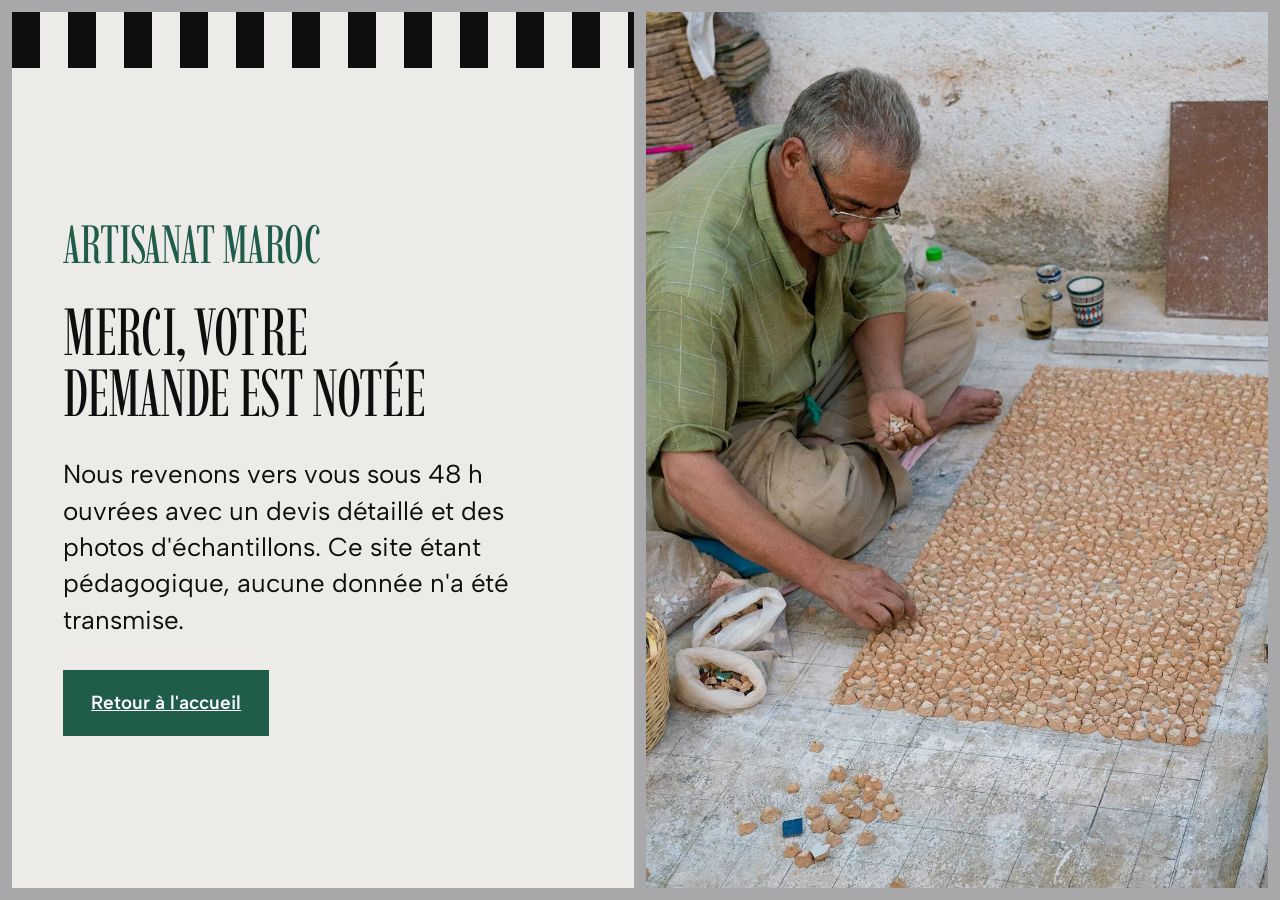
==== merci.html @ 60ce24be "Site Artisanat Maroc - TP GTM & GA4" ====
<!doctype html>
<html lang="fr">
  <head>
    <!-- Google Tag Manager -->
    <script>(function(w,d,s,l,i){w[l]=w[l]||[];w[l].push({'gtm.start':
    new Date().getTime(),event:'gtm.js'});var f=d.getElementsByTagName(s)[0],
    j=d.createElement(s),dl=l!='dataLayer'?'&l='+l:'';j.async=true;j.src=
    'https://www.googletagmanager.com/gtm.js?id='+i+dl;f.parentNode.insertBefore(j,f);
    })(window,document,'script','dataLayer','GTM-5M9P6NNF');</script>
    <!-- End Google Tag Manager -->

    <meta charset="UTF-8" />
    <meta name="viewport" content="width=device-width, initial-scale=1" />
    <title>Merci — Artisanat Maroc</title>
    <meta name="robots" content="noindex" />
    <link rel="preconnect" href="https://fonts.googleapis.com" />
    <link rel="preconnect" href="https://fonts.gstatic.com" crossorigin />
    <link
      href="https://fonts.googleapis.com/css2?family=Imbue:opsz,wght@10..100,400&family=Albert+Sans:wght@400;500;600&display=swap"
      rel="stylesheet"
    />
    <link rel="stylesheet" href="style.css" />
  </head>
  <body>
    <!-- Google Tag Manager (noscript) -->
    <noscript><iframe src="https://www.googletagmanager.com/ns.html?id=GTM-5M9P6NNF"
    height="0" width="0" style="display:none;visibility:hidden"></iframe></noscript>
    <!-- End Google Tag Manager (noscript) -->

    <div class="split">
      <main class="read">
        <div class="card">
          <svg class="stripe" aria-hidden="true" focusable="false">
            <defs>
              <pattern id="bars" width="56" height="56" patternUnits="userSpaceOnUse">
                <rect width="28" height="56" class="bar-ink" />
              </pattern>
            </defs>
            <rect width="100%" height="100%" fill="url(#bars)" />
          </svg>
          <div class="card-body">
            <a class="wordmark" href="index.html">Artisanat Maroc</a>
            <h1 id="merci-title">Merci, votre demande est notée</h1>
            <p class="lead">
              Nous revenons vers vous sous 48 h ouvrées avec un devis détaillé
              et des photos d'échantillons. Ce site étant pédagogique, aucune
              donnée n'a été transmise.
            </p>
            <a class="btn btn-primary" href="index.html">Retour à l'accueil</a>
          </div>
        </div>
      </main>
      <aside class="stage" aria-label="Photographie d'atelier">
        <figure class="shot is-on">
          <img src="assets/ceramic-craftsman-in-fez-morocco.jpg" width="1600" height="1423"
            alt="Un maâlem assemble à la main un panneau de tesselles posé au sol" />
          <figcaption>Assemblage d'un panneau, Fès</figcaption>
        </figure>
      </aside>
    </div>

    <script>
      try {
        var nom = sessionStorage.getItem("am-nom");
        if (nom) {
          document.getElementById("merci-title").textContent = "Merci " + nom + ", votre demande est notée";
          sessionStorage.removeItem("am-nom");
        }
      } catch (e) {}
    </script>
  </body>
</html>
---- style.css ----
/* Artisanat Maroc — feuille de style
   Direction : la scène fixe (une photographie d'atelier qui reste en place
   pendant que la colonne de lecture défile). */

:root {
  --bg: #a8a8aa;
  --paper: #ecebe7;
  --paper-2: #dfded9;
  --ink: #0e0e0e;
  --muted: #3a3a3c;
  --accent: #1f5c49;      /* vert des tuiles de Fès */
  --accent-ink: #ffffff;
  --accent-2: #2b6d58;    /* un ton au-dessus du champ vert */
  --accent-3: #e8efeb;    /* le ton le plus clair, pour le focus */
  --field: #1b1b1c;
  --field-ink: #ffffff;
  --field-2: #2a2a2b;

  --font-display: "Imbue", "Times New Roman", serif;
  --font-text: "Albert Sans", system-ui, sans-serif;

  --step-small: clamp(0.8125rem, 0.79rem + 0.1vw, 0.875rem);
  --step-body: clamp(1.0625rem, 1rem + 0.25vw, 1.1875rem);
  --step-lead: clamp(1.25rem, 1.1rem + 0.7vw, 1.625rem);
  --step-head: clamp(2.5rem, 1.6rem + 3.2vw, 4.25rem);
  --step-giant: clamp(5rem, 15vw, 16rem);

  --gap: 12px;
  --pad: clamp(24px, 4vw, 64px);
  --ease: cubic-bezier(0.2, 0.7, 0.1, 1);
}

*,
*::before,
*::after { box-sizing: border-box; }

html { scroll-behavior: smooth; }
@media (prefers-reduced-motion: reduce) { html { scroll-behavior: auto; } }

body {
  margin: 0;
  background: var(--bg);
  color: var(--ink);
  font-family: var(--font-text);
  font-size: var(--step-body);
  line-height: 1.55;
  -webkit-font-smoothing: antialiased;
}

img { display: block; max-width: 100%; height: auto; }
a { color: inherit; }
p { margin: 0; }
h1, h2, h3 { margin: 0; font-weight: 400; }

:focus-visible { outline: 3px solid var(--accent); outline-offset: 3px; }
::selection { background: var(--accent); color: var(--accent-ink); }

.sr {
  /* taste-skill-ignore : texte réservé aux lecteurs d'écran, pas un filet */
  position: absolute; width: 1px; height: 1px; overflow: hidden; /* taste-skill-ignore */
  clip: rect(0 0 0 0); white-space: nowrap;
}

/* Titres : la capitale condensée, comme une enseigne de boutique */
h1, h2, .wordmark, .foot-name {
  text-wrap: balance;
  font-family: var(--font-display);
  text-transform: uppercase;
  letter-spacing: -0.01em;
  line-height: 0.92;
}

/* ---------- Le partage : colonne de lecture + scène fixe ---------- */
.split {
  display: grid;
  grid-template-columns: 1fr 1fr;
  gap: var(--gap);
  padding: var(--gap);
}

.read {
  background: var(--paper);
  min-width: 0;
}

.stage {
  position: sticky;
  top: var(--gap);
  height: calc(100svh - 2 * var(--gap));
  overflow: hidden;
  background: var(--field);
}

.shot {
  position: absolute;
  inset: 0;
  margin: 0;
  opacity: 0;
  visibility: hidden;
  transition: opacity 1.6s var(--ease), visibility 0s linear 1.6s;
}
.shot.is-on { opacity: 1; visibility: visible; transition: opacity 1.6s var(--ease); }
.shot img {
  width: 100%;
  height: 100%;
  object-fit: cover;
  transform: scale(1.06);
  transition: transform 9s linear;
}
.shot.is-on img { transform: scale(1); }
.stage-caption {
  position: absolute;
  z-index: 1;
  left: 16px;
  bottom: 16px;
  background: var(--paper);
  color: var(--ink);
  font-size: var(--step-small);
  font-weight: 500;
  padding: 8px 12px;
}

/* ---------- Le premier écran : la carte imprimée ---------- */
.card {
  min-height: calc(100svh - 2 * var(--gap));
  display: flex;
  flex-direction: column;
}

.stripe {
  display: block;
  width: 100%;
  height: 56px;
  flex: none;
}
.bar-ink { fill: var(--ink); }

.card-body {
  flex: 1;
  display: flex;
  flex-direction: column;
  justify-content: center;
  align-items: flex-start;
  padding: 48px var(--pad);
  gap: 32px;
}

.wordmark {
  font-size: clamp(2.25rem, 1.6rem + 2.2vw, 3.5rem);
  text-decoration: none;
  color: var(--accent);
}

.card h1 {
  font-size: var(--step-head);
  max-width: 20ch;
}

.lead {
  font-size: var(--step-lead);
  line-height: 1.4;
  max-width: 34ch;
}

.card-links {
  display: flex;
  flex-wrap: wrap;
  gap: 8px 28px;
  padding: 0 var(--pad) 28px;
  font-size: var(--step-small);
  font-weight: 500;
}
.card-links a { text-decoration: none; padding: 6px 0; }
.card-links a:hover { text-decoration: underline; text-underline-offset: 4px; }

/* Boutons : rectangles pleins, coins droits, une seule forme sur la page */
.btn {
  font: inherit;
  font-weight: 600;
  font-size: var(--step-body);
  border: 0;
  border-radius: 0;
  padding: 18px 28px;
  cursor: pointer;
  transition: transform 0.2s var(--ease), background-color 0.2s var(--ease);
}
.btn:active { transform: translateY(2px) scale(0.98); }
.btn-primary { background: var(--accent); color: var(--accent-ink); }
.btn-primary:hover { background: var(--ink); }
.btn-light { background: var(--paper); color: var(--ink); }
.btn-light:hover { background: var(--accent); color: var(--accent-ink); }

/* ---------- Blocs de la colonne ---------- */
.block {
  padding: clamp(96px, 12vw, 176px) var(--pad) 0;
}
.block h2 {
  font-size: var(--step-head);
  margin-bottom: 40px;
  max-width: 14ch;
}
.block p + p { margin-top: 1em; }

.intro p { max-width: 46ch; color: var(--muted); }
.intro p.first { color: var(--ink); font-weight: 500; font-size: var(--step-lead); line-height: 1.4; }
.intro a { font-weight: 500; text-underline-offset: 4px; }

/* Collections : onglets, tableau de prix, deux cellules d'action */
.tabs { display: flex; gap: 28px; margin-bottom: 40px; flex-wrap: wrap; }
.tabs button {
  font: inherit;
  font-size: var(--step-lead);
  background: none;
  border: 0;
  padding: 4px 0;
  color: var(--muted);
  cursor: pointer;
  transition: color 0.2s var(--ease);
}
.tabs button:hover { color: var(--ink); }
.tabs button[aria-selected="true"] {
  color: var(--accent);
  font-weight: 600;
  text-decoration: underline;
  text-decoration-thickness: 3px;
  text-underline-offset: 8px;
}

.panel h3 { font-size: var(--step-lead); font-weight: 600; margin-bottom: 12px; }
.panel > p { max-width: 46ch; }
.js .panel[hidden] { display: none; }
.panel.is-entering { animation: rise 0.5s var(--ease) both; }

.prices {
  list-style: none;
  margin: 32px 0 0;
  padding: 0;
  font-variant-numeric: tabular-nums;
}
.prices li {
  display: flex;
  justify-content: space-between;
  gap: 24px;
  padding: 14px 16px;
}
.prices li:nth-child(odd) { background: var(--paper-2); }
.prices b { font-weight: 600; white-space: nowrap; }

.cells {
  display: grid;
  grid-template-columns: 1fr 1fr;
  gap: 8px;
  margin-top: 40px;
}
.cell {
  display: flex;
  align-items: center;
  justify-content: center;
  text-align: center;
  min-height: 72px;
  padding: 12px 16px;
  font-weight: 600;
  text-decoration: none;
  transition: background-color 0.2s var(--ease), transform 0.2s var(--ease);
}
.cell:active { transform: scale(0.98); }
.cell-ink { background: var(--ink); color: var(--paper); }
.cell-ink:hover { background: var(--accent); }
.cell-tone { background: var(--paper-2); color: var(--ink); }
.cell-tone:hover { background: var(--bg); }

/* Le chemin d'une commande : un bon imprimé sur fond sombre */
.process {
  margin-top: clamp(96px, 12vw, 176px);
  padding: clamp(56px, 6vw, 96px) var(--pad);
  background: var(--field);
  color: var(--field-ink);
  display: grid;
  gap: 48px;
}
.process h2 { margin-bottom: 24px; }
.process-copy p { max-width: 34ch; }

.slip {
  background: var(--paper);
  color: var(--ink);
  padding: 28px 28px 52px;
  font-size: 1rem;
  font-variant-numeric: tabular-nums;
  clip-path: polygon(
    0 0, 100% 0, 100% calc(100% - 14px),
    95% 100%, 90% calc(100% - 14px), 85% 100%, 80% calc(100% - 14px), 75% 100%,
    70% calc(100% - 14px), 65% 100%, 60% calc(100% - 14px), 55% 100%, 50% calc(100% - 14px),
    45% 100%, 40% calc(100% - 14px), 35% 100%, 30% calc(100% - 14px), 25% 100%,
    20% calc(100% - 14px), 15% 100%, 10% calc(100% - 14px), 5% 100%, 0 calc(100% - 14px)
  );
}
.slip h3 { font-size: 1rem; font-weight: 600; margin: 28px 0 8px; }
.slip h3:first-child { margin-top: 0; }
.slip ul { list-style: none; margin: 0; padding: 0; }
.slip li {
  display: flex;
  align-items: baseline;
  gap: 8px;
  padding: 5px 0;
}
.slip li i {
  flex: 1;
  min-width: 16px;
  height: 4px;
  background-image: url("data:image/svg+xml,%3Csvg xmlns='http://www.w3.org/2000/svg' width='8' height='4'%3E%3Ccircle cx='2' cy='2' r='2' fill='%233a3a3c'/%3E%3C/svg%3E");
  background-size: 8px 4px;
  background-repeat: repeat-x;
}
.slip li b { font-weight: 500; white-space: nowrap; }
.slip-total b { white-space: nowrap; }
.slip-total {
  display: flex;
  justify-content: space-between;
  gap: 16px;
  align-items: center;
  min-height: 44px;
  margin: 28px -28px 0;
  padding: 0 28px;
  background: var(--ink);
  color: var(--paper);
  font-weight: 600;
}

/* ---------- L'outil de composition, pleine largeur ---------- */
.composer {
  margin: 0 var(--gap);
  padding: clamp(80px, 9vw, 144px) var(--pad);
  background: var(--field);
  color: var(--field-ink);
  display: grid;
  grid-template-columns: minmax(0, 1fr) minmax(0, 1fr);
  gap: clamp(40px, 6vw, 96px);
  align-items: start;
}

.composer-art { position: sticky; top: 48px; }
.composer-art svg { width: 100%; height: auto; display: block; }
.z-ground { fill: var(--z-ground, #f1efe9); transition: fill 0.4s var(--ease); }
.z-star { fill: var(--z-star, #1f6b4f); transition: fill 0.4s var(--ease); }
.z-joint, .z-joint path { fill: var(--z-joint, #1d3f8f); transition: fill 0.4s var(--ease); }

.composer h2 { font-size: var(--step-head); max-width: 16ch; margin-bottom: 24px; }
.composer-controls > p { max-width: 40ch; margin-bottom: 40px; }

.composer fieldset { border: 0; margin: 0 0 28px; padding: 0; }
.composer legend { font-weight: 600; margin-bottom: 12px; padding: 0; }

.choice { display: grid; gap: 8px; }
.choice label {
  display: flex;
  align-items: center;
  gap: 12px;
  padding: 14px 16px;
  background: var(--field-2);
  cursor: pointer;
  transition: background-color 0.2s var(--ease);
}
.choice label:hover { background: #343436; }
.choice small { margin-left: auto; font-size: var(--step-small); }
.choice input { accent-color: var(--paper); width: 18px; height: 18px; }

.swatch-row { display: flex; flex-wrap: wrap; gap: 8px; padding: 8px; background: #48484b; width: fit-content; }
.swatch {
  width: 48px;
  height: 48px;
  border: 0;
  padding: 0;
  cursor: pointer;
  background: var(--c);
  transition: transform 0.2s var(--ease);
}
.swatch:hover { transform: translateY(-3px); }
.swatch[aria-pressed="true"] { outline: 3px solid var(--paper); outline-offset: 3px; }
.swatch-name { display: block; margin-top: 10px; font-size: var(--step-small); }

.surface { margin-bottom: 32px; }
.surface label { display: block; font-weight: 600; margin-bottom: 12px; }
.surface-row { display: flex; align-items: center; gap: 20px; }
.surface input { flex: 1; accent-color: var(--paper); height: 32px; }
.surface output { font-size: var(--step-lead); min-width: 4.5ch; text-align: right; }

.estimate {
  display: grid;
  gap: 4px;
  padding: 24px;
  background: var(--paper);
  color: var(--ink);
  margin-bottom: 16px;
  font-variant-numeric: tabular-nums;
}
.estimate span { font-weight: 600; }
.estimate strong {
  font-family: var(--font-display);
  font-weight: 400;
  font-size: var(--step-head);
  line-height: 1;
}
.estimate small { font-size: var(--step-small); color: var(--muted); }
.estimate.pulse strong { animation: pulse 0.35s var(--ease); }

/* ---------- Galerie : une rangée qu'on fait glisser ---------- */
.gallery { padding: clamp(120px, 14vw, 220px) 0 0; overflow: hidden; }
.gallery-head {
  display: flex;
  justify-content: space-between;
  align-items: baseline;
  gap: 24px;
  padding: 0 var(--pad);
  margin-bottom: 32px;
}
.gallery-head h2 { font-size: var(--step-head); }
.gallery-head p { font-weight: 500; }

.gallery-row {
  display: flex;
  gap: var(--gap);
  height: 68svh;
  min-height: 420px;
  overflow-x: auto;
  scroll-snap-type: x proximity;
  scrollbar-width: none;
  padding: 0 var(--pad);
  scroll-padding: 0 var(--pad);
  cursor: grab;
}
.gallery-row::-webkit-scrollbar { display: none; }
.gallery-row.dragging { cursor: grabbing; scroll-snap-type: none; }
.gallery-row figure { margin: 0; overflow: hidden; }
.gallery-row img { width: 100%; height: 100%; object-fit: cover; pointer-events: none; transition: transform 0.6s var(--ease); }
.gallery-row figure:hover img { transform: scale(1.04); }
.m-tall, .m-pair, .m-wide { flex: none; scroll-snap-align: start; height: 100%; }
.m-tall { aspect-ratio: 3 / 4; }
.m-wide { aspect-ratio: 16 / 10; }
.m-pair { display: grid; grid-template-rows: 1fr 1fr; gap: var(--gap); aspect-ratio: 2 / 3; }

/* ---------- Contact ---------- */
.contact {
  margin: clamp(120px, 14vw, 220px) var(--gap) 0;
  background: var(--accent);
  color: var(--accent-ink);
  padding: 48px 0 clamp(80px, 9vw, 128px);
  overflow: hidden;
}

.strip { overflow: hidden; }
.strip-track {
  display: flex;
  gap: 8px;
  width: max-content;
  animation: drift 60s linear infinite;
}
.strip img { height: 150px; width: auto; object-fit: cover; }
.strip .r34 { aspect-ratio: 3 / 4; }
.strip .r11 { aspect-ratio: 1; }
.strip .r32 { aspect-ratio: 3 / 2; }

.contact-inner { padding: 72px var(--pad) 0; }
.contact h2 { font-size: var(--step-head); margin-bottom: 40px; }

.contact-form { display: grid; gap: 8px; }
.bar { display: grid; grid-template-columns: repeat(3, 1fr); gap: 8px; }

.cell-field input,
.cell-field textarea,
.cell-submit {
  width: 100%;
  border: 0;
  border-radius: 0;
  font: inherit;
  font-size: 1.125rem;
  color: var(--accent-ink);
  background: var(--accent-2);
  transition: background-color 0.2s var(--ease), color 0.2s var(--ease);
}
.cell-field input { height: 96px; text-align: center; padding: 0 16px; }
.cell-field textarea { padding: 20px; resize: vertical; min-height: 120px; display: block; }
.cell-field input::placeholder,
.cell-field textarea::placeholder { color: #d4e2dc; opacity: 1; }
.cell-field input:focus,
.cell-field textarea:focus { background: var(--accent-3); color: var(--ink); outline: none; }
.cell-field input:focus::placeholder,
.cell-field textarea:focus::placeholder { color: var(--muted); }

.cell-submit {
  height: 96px;
  background: var(--paper);
  color: var(--ink);
  font-weight: 600;
  cursor: pointer;
}
.cell-submit:hover { background: var(--ink); color: var(--paper); }
.cell-submit:active { transform: scale(0.98); }
.cell-submit:focus-visible { outline-color: var(--paper); }

.fineprint {
  display: grid;
  grid-template-columns: repeat(3, 1fr);
  gap: 8px;
  font-size: var(--step-small);
  margin-top: 8px;
}
.fineprint p:last-child { grid-column: 3; }

/* ---------- Pied de page : le nom sur la dernière photographie ---------- */
.foot {
  position: relative;
  margin: var(--gap) 0 0;
  height: 100svh;
  min-height: 560px;
  color: var(--paper);
  overflow: hidden;
  display: flex;
  flex-direction: column;
  justify-content: space-between;
}
.foot-photo {
  position: absolute;
  inset: 0;
  width: 100%;
  height: 100%;
  object-fit: cover;
  filter: brightness(0.55);
}
.foot-top, .foot-bottom { position: relative; padding: 32px var(--pad); }
.foot-top { display: flex; justify-content: space-between; gap: 32px; flex-wrap: wrap; }
.foot-top nav { display: grid; gap: 6px; }
.foot-top a { text-decoration: none; }
.foot-top a:hover { text-decoration: underline; text-underline-offset: 4px; }
.foot-top address { font-style: normal; text-align: right; }

.foot-bottom { padding-bottom: 32px; }
.foot-name {
  font-size: var(--step-giant);
  line-height: 0.82;
  white-space: nowrap;
  margin-bottom: 24px;
}
.legal, .credits { font-size: var(--step-small); }
.legal { max-width: 60ch; }
.credits { margin-top: 8px; max-width: 60ch; }
.credits summary { cursor: pointer; font-weight: 500; }
.credits p { margin-top: 8px; }

/* ---------- Mouvement ---------- */
.js .reveal { opacity: 0; transform: translateY(24px); }
.js .reveal.in {
  opacity: 1;
  transform: none;
  transition: opacity 0.7s var(--ease), transform 0.7s var(--ease);
  transition-delay: var(--d, 0ms);
}

@keyframes rise { from { opacity: 0; transform: translateY(16px); } to { opacity: 1; transform: none; } }
@keyframes pulse { 50% { transform: scale(1.04); } }
@keyframes drift { to { transform: translateX(-50%); } }

@media (prefers-reduced-motion: reduce) {
  .js .reveal { opacity: 1; transform: none; }
  .shot, .shot img, .strip-track, .panel.is-entering, .estimate.pulse strong { transition: none; animation: none; transform: none; }
}

/* ---------- Tablette et téléphone ---------- */
@media (max-width: 960px) {
  .split { grid-template-columns: 1fr; }
  .stage { order: -1; position: relative; top: 0; height: 38svh; }
  .stage-caption { display: none; }
  .read { margin-top: -24px; position: relative; z-index: 1; }
  .tabs { gap: 20px; }
  .tabs button { font-size: var(--step-body); }
  .card { min-height: 0; }
  .stripe { height: 40px; }
  .card-body { padding: 28px 24px 36px; gap: 20px; }
  .lead { font-size: var(--step-body); }
  .card-links { padding: 0 24px 28px; }
  .block { padding: 96px 24px 0; }
  .process { margin-top: 96px; padding: 56px 24px; }

  .composer { grid-template-columns: 1fr; padding: 72px 24px; }
  .composer-art { position: relative; top: 0; }

  .gallery-row { height: 62svh; gap: 8px; padding: 0 20px; scroll-padding: 0 20px; }
  .m-tall { width: 72vw; aspect-ratio: auto; }
  .m-pair { width: 64vw; aspect-ratio: auto; }
  .m-wide { width: 88vw; aspect-ratio: auto; height: 70%; align-self: center; }

  .contact-inner { padding: 56px 24px 0; }
  .strip img { height: 110px; }
  .bar { grid-template-columns: 1fr; }
  .cell-field input, .cell-submit { height: 60px; }
  .fineprint { grid-template-columns: 1fr; }
  .fineprint p:last-child { grid-column: auto; }

  .foot { height: 88svh; }
  .foot-top { flex-direction: column; }
  .foot-top address { text-align: left; }
  .foot-name { font-size: 17vw; white-space: normal; }
}

@media (max-width: 480px) {
  .cells { grid-template-columns: 1fr; }
  .cell { min-height: 60px; }
  .prices li { padding: 12px; }
  .slip { padding: 24px 20px 48px; }
  .slip-total { margin-inline: -20px; padding: 0 20px; }
  .swatch { width: 44px; height: 44px; }
}
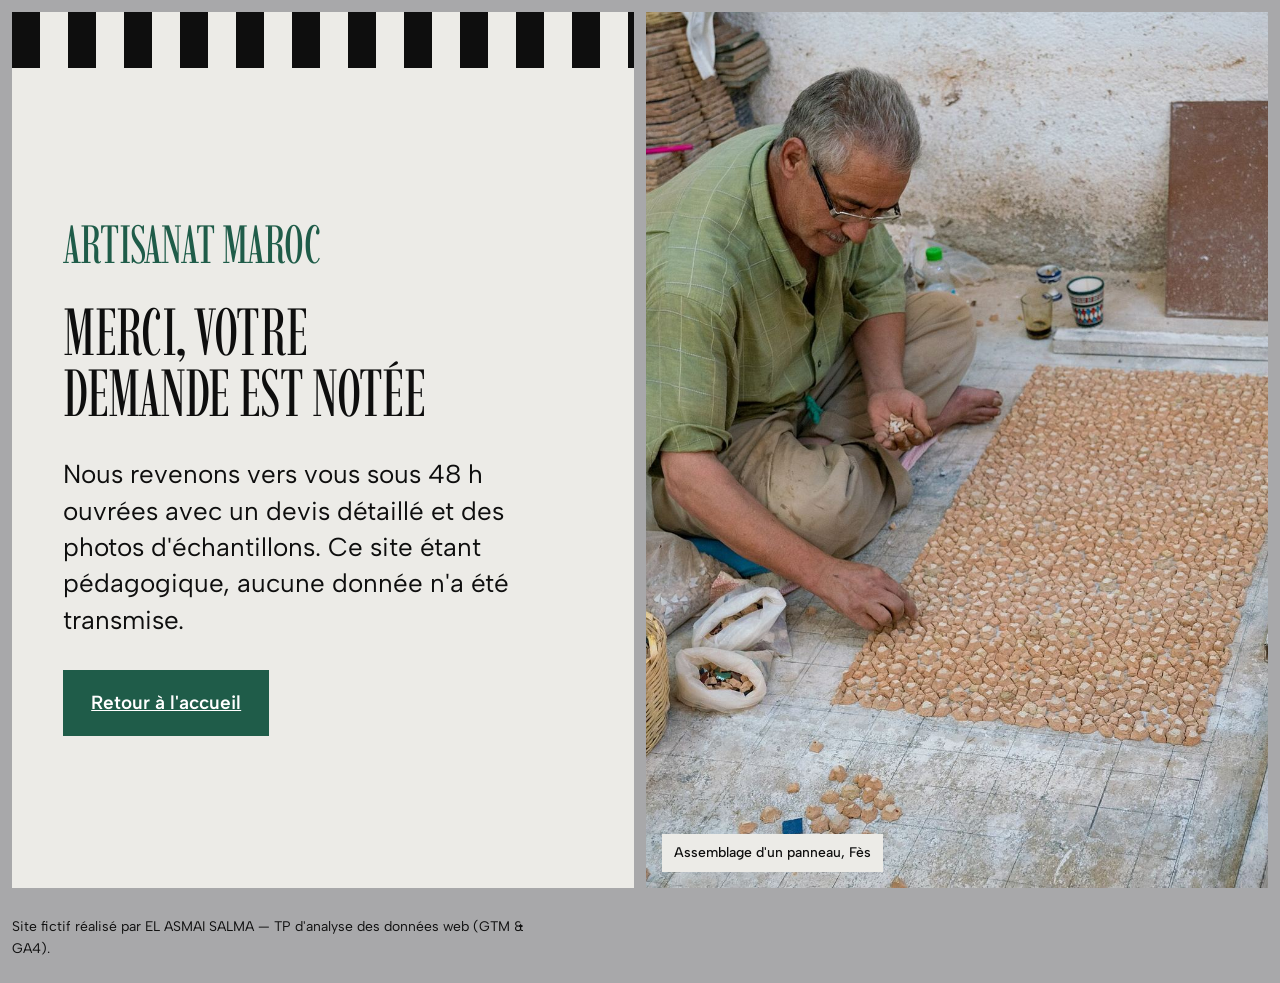
==== commit 58051e96: "Ajout du crédit EL ASMAI SALMA (site et catalogue PDF)" ====
--- a/merci.html
+++ b/merci.html
@@ -54,10 +54,12 @@
         <figure class="shot is-on">
           <img src="assets/ceramic-craftsman-in-fez-morocco.jpg" width="1600" height="1423"
             alt="Un maâlem assemble à la main un panneau de tesselles posé au sol" />
-          <figcaption>Assemblage d'un panneau, Fès</figcaption>
         </figure>
+        <p class="stage-caption">Assemblage d'un panneau, Fès</p>
       </aside>
     </div>
+
+    <p class="legal merci-credit">Site fictif réalisé par EL ASMAI SALMA — TP d'analyse des données web (GTM &amp; GA4).</p>
 
     <script>
       try {
--- a/style.css
+++ b/style.css
@@ -543,6 +543,7 @@
 }
 .legal, .credits { font-size: var(--step-small); }
 .legal { max-width: 60ch; }
+.merci-credit { padding: 16px var(--gap) 24px; color: var(--ink); }
 .credits { margin-top: 8px; max-width: 60ch; }
 .credits summary { cursor: pointer; font-weight: 500; }
 .credits p { margin-top: 8px; }
